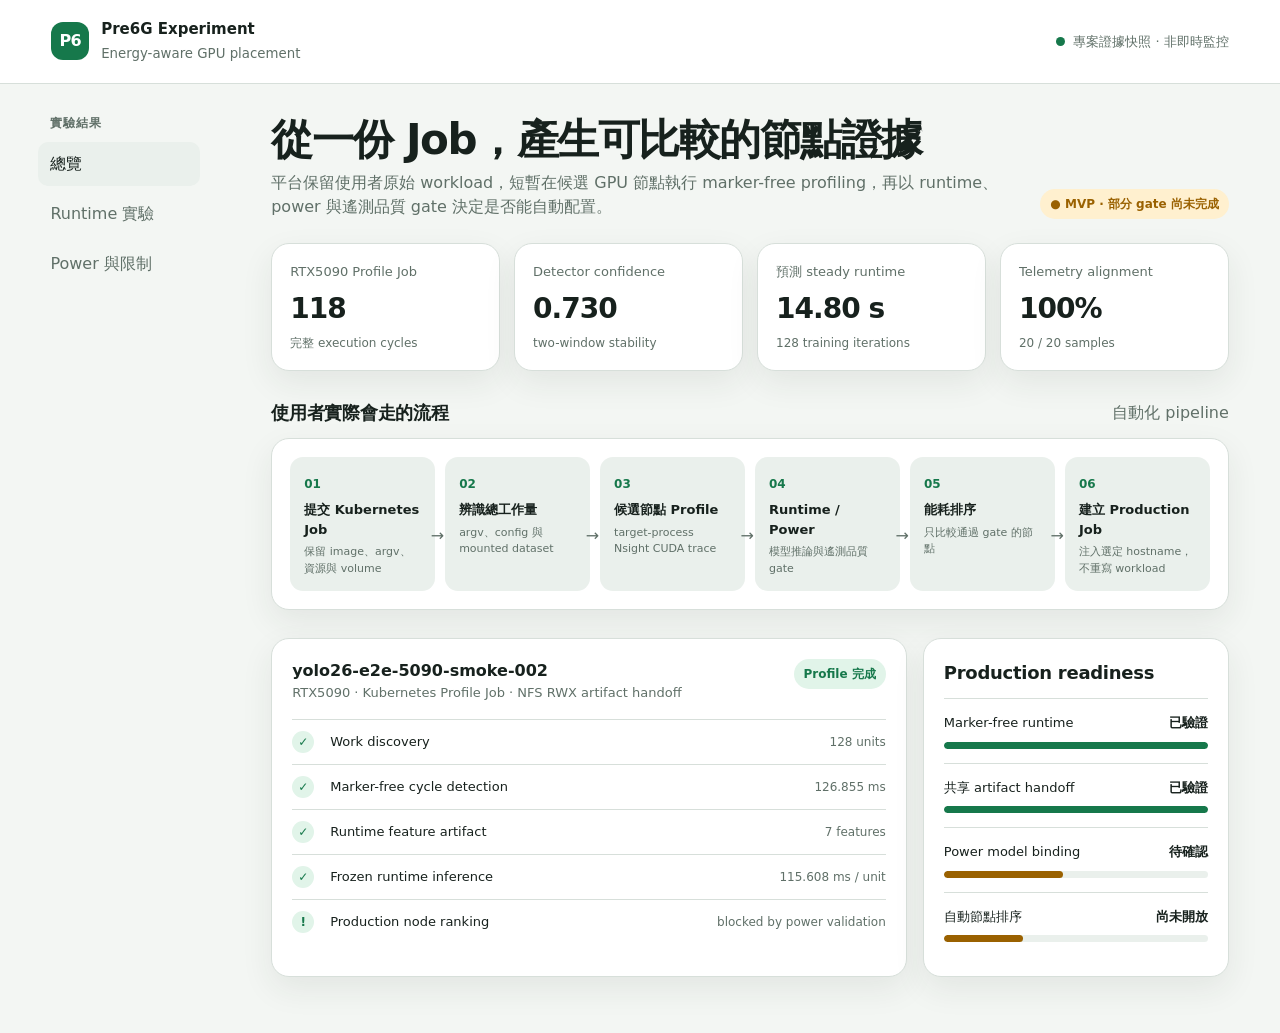
==== dashboard/index.html @ e437ef0b "feat: add experiment pipeline runner and static results dashboard" ====
<!doctype html>
<html lang="zh-Hant">
<head>
  <meta charset="utf-8">
  <meta name="viewport" content="width=device-width, initial-scale=1">
  <title>Pre6G 實驗控制台</title>
  <style>
    :root {
      color-scheme: light dark;
      --ink: light-dark(#17211d, #eef6f2);
      --muted: light-dark(#607068, #9fb0a8);
      --page: light-dark(#f3f6f3, #111714);
      --surface: light-dark(#ffffff, #19211d);
      --surface-2: light-dark(#eaf0ec, #222d27);
      --line: light-dark(#d7dfda, #33423a);
      --green: light-dark(#16784b, #5fd29a);
      --green-soft: light-dark(#e1f4e9, #183d2b);
      --amber: light-dark(#9a6100, #f4be55);
      --amber-soft: light-dark(#fff0cf, #493718);
      --red: light-dark(#b23b3b, #ff8d8d);
      --blue: light-dark(#315fa8, #8eb8ff);
      --shadow: 0 12px 32px light-dark(rgba(33, 51, 42, .08), rgba(0, 0, 0, .20));
      --radius: 18px;
    }
    * { box-sizing: border-box; }
    body {
      margin: 0;
      background: var(--page);
      color: var(--ink);
      font-family: Inter, "Noto Sans TC", "Microsoft JhengHei", system-ui, sans-serif;
      line-height: 1.5;
    }
    button { font: inherit; }
    .app { min-height: 100vh; }
    .topbar {
      display: flex;
      align-items: center;
      justify-content: space-between;
      gap: 24px;
      padding: 18px clamp(20px, 4vw, 56px);
      background: var(--surface);
      border-bottom: 1px solid var(--line);
    }
    .brand { display: flex; align-items: center; gap: 12px; }
    .brand-mark {
      display: grid;
      place-items: center;
      width: 38px;
      height: 38px;
      border-radius: 12px;
      color: light-dark(#fff, #10231a);
      background: var(--green);
      font-weight: 800;
      letter-spacing: -.04em;
    }
    .brand strong { display: block; font-size: 15px; }
    .brand small, .muted { color: var(--muted); }
    .snapshot {
      display: flex;
      align-items: center;
      gap: 8px;
      color: var(--muted);
      font-size: 13px;
    }
    .pulse { width: 9px; height: 9px; border-radius: 50%; background: var(--green); }
    .shell {
      display: grid;
      grid-template-columns: 220px minmax(0, 1fr);
      gap: 0;
      max-width: 1500px;
      margin: 0 auto;
    }
    aside { padding: 30px 20px 30px clamp(20px, 3vw, 40px); }
    .nav-label {
      margin: 0 12px 10px;
      color: var(--muted);
      font-size: 12px;
      font-weight: 700;
      letter-spacing: .08em;
      text-transform: uppercase;
    }
    .nav { display: grid; gap: 6px; }
    .nav button {
      width: 100%;
      border: 0;
      border-radius: 10px;
      background: transparent;
      color: var(--muted);
      padding: 10px 12px;
      text-align: left;
    }
    .nav button:hover, .nav button[aria-selected="true"] {
      background: var(--surface-2);
      color: var(--ink);
    }
    main { min-width: 0; padding: 32px clamp(20px, 4vw, 56px) 56px; }
    .hero { display: flex; justify-content: space-between; gap: 24px; align-items: end; margin-bottom: 24px; }
    h1 { margin: 0 0 8px; font-size: clamp(28px, 4vw, 42px); line-height: 1.12; letter-spacing: -.035em; }
    .hero p { margin: 0; color: var(--muted); max-width: 750px; }
    .badge {
      display: inline-flex;
      align-items: center;
      gap: 7px;
      padding: 6px 10px;
      border-radius: 999px;
      font-size: 12px;
      font-weight: 700;
      white-space: nowrap;
    }
    .ok { color: var(--green); background: var(--green-soft); }
    .warn { color: var(--amber); background: var(--amber-soft); }
    .metric-grid { display: grid; grid-template-columns: repeat(4, minmax(0, 1fr)); gap: 14px; margin: 24px 0; }
    .card { background: var(--surface); border: 1px solid var(--line); border-radius: var(--radius); box-shadow: var(--shadow); }
    .metric { padding: 18px; }
    .metric .label { color: var(--muted); font-size: 13px; }
    .metric .value { margin-top: 7px; font-size: 28px; font-weight: 750; letter-spacing: -.035em; }
    .metric .detail { margin-top: 4px; color: var(--muted); font-size: 12px; }
    .section { margin-top: 28px; }
    .section-head { display: flex; align-items: center; justify-content: space-between; gap: 18px; margin-bottom: 12px; }
    h2 { margin: 0; font-size: 18px; letter-spacing: -.015em; }
    .flow { display: grid; grid-template-columns: repeat(6, minmax(110px, 1fr)); gap: 10px; padding: 18px; overflow-x: auto; }
    .flow-step { position: relative; min-width: 110px; padding: 14px; border-radius: 13px; background: var(--surface-2); }
    .flow-step:not(:last-child)::after { content: "→"; position: absolute; right: -9px; top: 50%; color: var(--muted); z-index: 1; }
    .step-no { color: var(--green); font-size: 12px; font-weight: 800; }
    .flow-step strong { display: block; margin-top: 5px; font-size: 13px; }
    .flow-step small { display: block; margin-top: 5px; color: var(--muted); font-size: 11px; }
    .two-col { display: grid; grid-template-columns: minmax(0, 1.35fr) minmax(280px, .65fr); gap: 16px; }
    .panel { padding: 20px; }
    .run-header { display: flex; justify-content: space-between; gap: 16px; align-items: start; }
    .run-title { font-weight: 750; }
    .run-subtitle { color: var(--muted); font-size: 13px; }
    .stage-list { display: grid; gap: 0; margin-top: 16px; }
    .stage-row { display: grid; grid-template-columns: 28px minmax(0, 1fr) auto; align-items: center; gap: 10px; padding: 11px 0; border-top: 1px solid var(--line); }
    .stage-state { display: grid; place-items: center; width: 22px; height: 22px; border-radius: 50%; background: var(--green-soft); color: var(--green); font-size: 12px; font-weight: 800; }
    .stage-name { font-size: 13px; }
    .stage-meta { color: var(--muted); font-size: 12px; }
    .gate { padding: 14px 0; border-top: 1px solid var(--line); }
    .gate:first-of-type { margin-top: 12px; }
    .gate-line { display: flex; justify-content: space-between; gap: 12px; font-size: 13px; }
    .track { height: 7px; margin-top: 9px; overflow: hidden; border-radius: 99px; background: var(--surface-2); }
    .fill { height: 100%; border-radius: inherit; background: var(--green); }
    .fill.amber { background: var(--amber); }
    .evidence-grid { display: grid; grid-template-columns: repeat(3, minmax(0, 1fr)); gap: 14px; }
    .evidence { padding: 18px; }
    .evidence-top { display: flex; justify-content: space-between; gap: 12px; align-items: start; }
    .evidence h3 { margin: 0; font-size: 15px; }
    .big-number { margin: 20px 0 2px; font-size: 32px; font-weight: 800; letter-spacing: -.04em; }
    .unit { color: var(--muted); font-size: 12px; }
    .compare { margin-top: 15px; padding-top: 14px; border-top: 1px solid var(--line); font-size: 12px; color: var(--muted); }
    .finding { display: flex; gap: 12px; padding: 14px 0; border-top: 1px solid var(--line); }
    .finding:first-of-type { margin-top: 10px; }
    .finding-mark { flex: 0 0 10px; width: 10px; height: 10px; margin-top: 5px; border-radius: 50%; background: var(--green); }
    .finding-mark.pending { background: var(--amber); }
    .finding strong { display: block; font-size: 13px; }
    .finding p { margin: 3px 0 0; color: var(--muted); font-size: 12px; }
    [data-view] { display: none; }
    [data-view].active { display: block; }
    .table-wrap { overflow-x: auto; }
    table { width: 100%; border-collapse: collapse; font-size: 13px; }
    th, td { padding: 13px 10px; border-bottom: 1px solid var(--line); text-align: left; }
    th { color: var(--muted); font-size: 12px; }
    td.num, th.num { text-align: right; font-variant-numeric: tabular-nums; }
    @media (max-width: 1000px) {
      .shell { grid-template-columns: 1fr; }
      aside { padding: 16px 20px 0; }
      .nav-label { display: none; }
      .nav { display: flex; overflow-x: auto; }
      .nav button { width: auto; white-space: nowrap; }
      .metric-grid { grid-template-columns: repeat(2, 1fr); }
      .two-col { grid-template-columns: 1fr; }
    }
    @media (max-width: 680px) {
      .snapshot { display: none; }
      .hero { display: block; }
      .hero .badge { margin-top: 14px; }
      .metric-grid, .evidence-grid { grid-template-columns: 1fr; }
      .flow { grid-template-columns: repeat(6, 150px); }
      main { padding-top: 24px; }
    }
  </style>
</head>
<body>
  <div class="app">
    <header class="topbar">
      <div class="brand">
        <div class="brand-mark">P6</div>
        <div><strong>Pre6G Experiment</strong><small>Energy-aware GPU placement</small></div>
      </div>
      <div class="snapshot"><span class="pulse"></span>專案證據快照 · 非即時監控</div>
    </header>

    <div class="shell">
      <aside>
        <p class="nav-label">實驗結果</p>
        <nav class="nav" aria-label="結果頁面">
          <button type="button" aria-selected="true" data-target="overview">總覽</button>
          <button type="button" aria-selected="false" data-target="runtime">Runtime 實驗</button>
          <button type="button" aria-selected="false" data-target="power">Power 與限制</button>
        </nav>
      </aside>

      <main>
        <section data-view="overview" class="active">
          <div class="hero">
            <div>
              <h1>從一份 Job，產生可比較的節點證據</h1>
              <p>平台保留使用者原始 workload，短暫在候選 GPU 節點執行 marker-free profiling，再以 runtime、power 與遙測品質 gate 決定是否能自動配置。</p>
            </div>
            <span class="badge warn">● MVP · 部分 gate 尚未完成</span>
          </div>

          <div class="metric-grid">
            <article class="card metric"><div class="label">RTX5090 Profile Job</div><div class="value">118</div><div class="detail">完整 execution cycles</div></article>
            <article class="card metric"><div class="label">Detector confidence</div><div class="value">0.730</div><div class="detail">two-window stability</div></article>
            <article class="card metric"><div class="label">預測 steady runtime</div><div class="value">14.80 s</div><div class="detail">128 training iterations</div></article>
            <article class="card metric"><div class="label">Telemetry alignment</div><div class="value">100%</div><div class="detail">20 / 20 samples</div></article>
          </div>

          <section class="section">
            <div class="section-head"><h2>使用者實際會走的流程</h2><span class="muted">自動化 pipeline</span></div>
            <div class="card flow" aria-label="Pre6G 六階段流程">
              <div class="flow-step"><span class="step-no">01</span><strong>提交 Kubernetes Job</strong><small>保留 image、argv、資源與 volume</small></div>
              <div class="flow-step"><span class="step-no">02</span><strong>辨識總工作量</strong><small>argv、config 與 mounted dataset</small></div>
              <div class="flow-step"><span class="step-no">03</span><strong>候選節點 Profile</strong><small>target-process Nsight CUDA trace</small></div>
              <div class="flow-step"><span class="step-no">04</span><strong>Runtime / Power</strong><small>模型推論與遙測品質 gate</small></div>
              <div class="flow-step"><span class="step-no">05</span><strong>能耗排序</strong><small>只比較通過 gate 的節點</small></div>
              <div class="flow-step"><span class="step-no">06</span><strong>建立 Production Job</strong><small>注入選定 hostname，不重寫 workload</small></div>
            </div>
          </section>

          <section class="section two-col">
            <article class="card panel">
              <div class="run-header"><div><div class="run-title">yolo26-e2e-5090-smoke-002</div><div class="run-subtitle">RTX5090 · Kubernetes Profile Job · NFS RWX artifact handoff</div></div><span class="badge ok">Profile 完成</span></div>
              <div class="stage-list">
                <div class="stage-row"><span class="stage-state">✓</span><span class="stage-name">Work discovery</span><span class="stage-meta">128 units</span></div>
                <div class="stage-row"><span class="stage-state">✓</span><span class="stage-name">Marker-free cycle detection</span><span class="stage-meta">126.855 ms</span></div>
                <div class="stage-row"><span class="stage-state">✓</span><span class="stage-name">Runtime feature artifact</span><span class="stage-meta">7 features</span></div>
                <div class="stage-row"><span class="stage-state">✓</span><span class="stage-name">Frozen runtime inference</span><span class="stage-meta">115.608 ms / unit</span></div>
                <div class="stage-row"><span class="stage-state">!</span><span class="stage-name">Production node ranking</span><span class="stage-meta">blocked by power validation</span></div>
              </div>
            </article>

            <article class="card panel">
              <h2>Production readiness</h2>
              <div class="gate"><div class="gate-line"><span>Marker-free runtime</span><strong>已驗證</strong></div><div class="track"><div class="fill" style="width:100%"></div></div></div>
              <div class="gate"><div class="gate-line"><span>共享 artifact handoff</span><strong>已驗證</strong></div><div class="track"><div class="fill" style="width:100%"></div></div></div>
              <div class="gate"><div class="gate-line"><span>Power model binding</span><strong>待確認</strong></div><div class="track"><div class="fill amber" style="width:45%"></div></div></div>
              <div class="gate"><div class="gate-line"><span>自動節點排序</span><strong>尚未開放</strong></div><div class="track"><div class="fill amber" style="width:30%"></div></div></div>
            </article>
          </section>
        </section>

        <section data-view="runtime">
          <div class="hero"><div><h1>Runtime 實驗證據</h1><p>Detector 與 predictor 是兩個不同階段：前者找 recurring execution cycle，後者估計未 profiling 時的 steady-state runtime。</p></div><span class="badge ok">Trace path 可重現</span></div>
          <div class="evidence-grid">
            <article class="card evidence"><div class="evidence-top"><h3>Clean RTX5090 detector</h3><span class="badge ok">24 / 24</span></div><div class="big-number">0.33%</div><div class="unit">prefix mean APE</div><div class="compare">Mean emission horizon 9.38 s · max APE 1.15%</div></article>
            <article class="card evidence"><div class="evidence-top"><h3>High-load RTX5090 detector</h3><span class="badge ok">24 / 24</span></div><div class="big-number">1.47%</div><div class="unit">prefix mean APE</div><div class="compare">Mean emission horizon 13.54 s · P90 APE 3.72%</div></article>
            <article class="card evidence"><div class="evidence-top"><h3>High-load runtime model</h3><span class="badge warn">reference</span></div><div class="big-number">7.42%</div><div class="unit">runtime MAPE</div><div class="compare">79.2% samples within 10% · max APE 17.50%</div></article>
          </div>
          <section class="section card panel">
            <div class="section-head"><h2>模型與測試完成度</h2><span class="muted">目前 repository evidence</span></div>
            <div class="table-wrap"><table><thead><tr><th>實驗</th><th>資料／條件</th><th class="num">結果</th><th>判讀</th></tr></thead><tbody>
              <tr><td>RTX4090 trace-only</td><td>24 clean historical workloads</td><td class="num">LOOW MAPE 4.62%</td><td><span class="badge warn">deployment smoke</span></td></tr>
              <tr><td>RTX5090 clean detector</td><td>24 workloads</td><td class="num">100% coverage</td><td><span class="badge ok">validated reference</span></td></tr>
              <tr><td>RTX5090 high-load detector</td><td>24 profiles</td><td class="num">P90 APE 3.72%</td><td><span class="badge ok">validated reference</span></td></tr>
              <tr><td>Clean → high-load transfer</td><td>strict transfer</td><td class="num">MAPE 68.70%</td><td><span class="badge warn">不可直接泛化</span></td></tr>
              <tr><td>K3s Profile Job E2E</td><td>RTX5090 C03 smoke</td><td class="num">115.608 ms</td><td><span class="badge ok">artifact handoff pass</span></td></tr>
            </tbody></table></div>
          </section>
        </section>

        <section data-view="power">
          <div class="hero"><div><h1>Power、Energy 與安全限制</h1><p>兩個 ONNX bundle 已能執行推論，但目前不能用來宣稱 production energy ranking，因為 target semantics、idle baseline 與實體綁定仍未完整驗證。</p></div><span class="badge warn">validation_required</span></div>
          <section class="two-col">
            <article class="card panel">
              <h2>目前已完成</h2>
              <div class="finding"><span class="finding-mark"></span><div><strong>兩個 node-specific ONNX bundle 已納入 registry</strong><p>Outlet1 對應 RTX4090，Outlet7 對應 RTX5090，包含 scaler、manifest 與 smoke input。</p></div></div>
              <div class="finding"><span class="finding-mark"></span><div><strong>Netdata 與 DCGM 可依 timestamp 對齊</strong><p>品質 gate：coverage ≥ 90%、最大差值 ≤ 750 ms、source gap ≤ 2 s。</p></div></div>
              <div class="finding"><span class="finding-mark"></span><div><strong>可輸出逐筆 predicted power series</strong><p>推論 adapter 支援缺欄位與 OOD fail-closed，不會靜默補零。</p></div></div>
            </article>
            <article class="card panel">
              <h2>阻擋自動排程的項目</h2>
              <div class="finding"><span class="finding-mark pending"></span><div><strong>確認 PDU outlet target semantics</strong><p>必須證實能跨節點比較為 node-total wall power。</p></div></div>
              <div class="finding"><span class="finding-mark pending"></span><div><strong>補齊 physical GPU UUID 與 node binding</strong><p>避免模型套用到錯誤實體設備。</p></div></div>
              <div class="finding"><span class="finding-mark pending"></span><div><strong>量測 idle power 與 held-out accuracy</strong><p>ranking 使用 incremental power，需要可靠 idle baseline。</p></div></div>
              <div class="finding"><span class="finding-mark pending"></span><div><strong>補 RTX4090 high-load paired dataset</strong><p>現有 RTX4090 模型只涵蓋 clean historical traces。</p></div></div>
            </article>
          </section>
        </section>
      </main>
    </div>
  </div>
  <script>
    const buttons = [...document.querySelectorAll('[data-target]')];
    const views = [...document.querySelectorAll('[data-view]')];
    buttons.forEach((button) => {
      button.addEventListener('click', () => {
        buttons.forEach((item) => item.setAttribute('aria-selected', String(item === button)));
        views.forEach((view) => view.classList.toggle('active', view.dataset.view === button.dataset.target));
      });
    });
  </script>
</body>
</html>
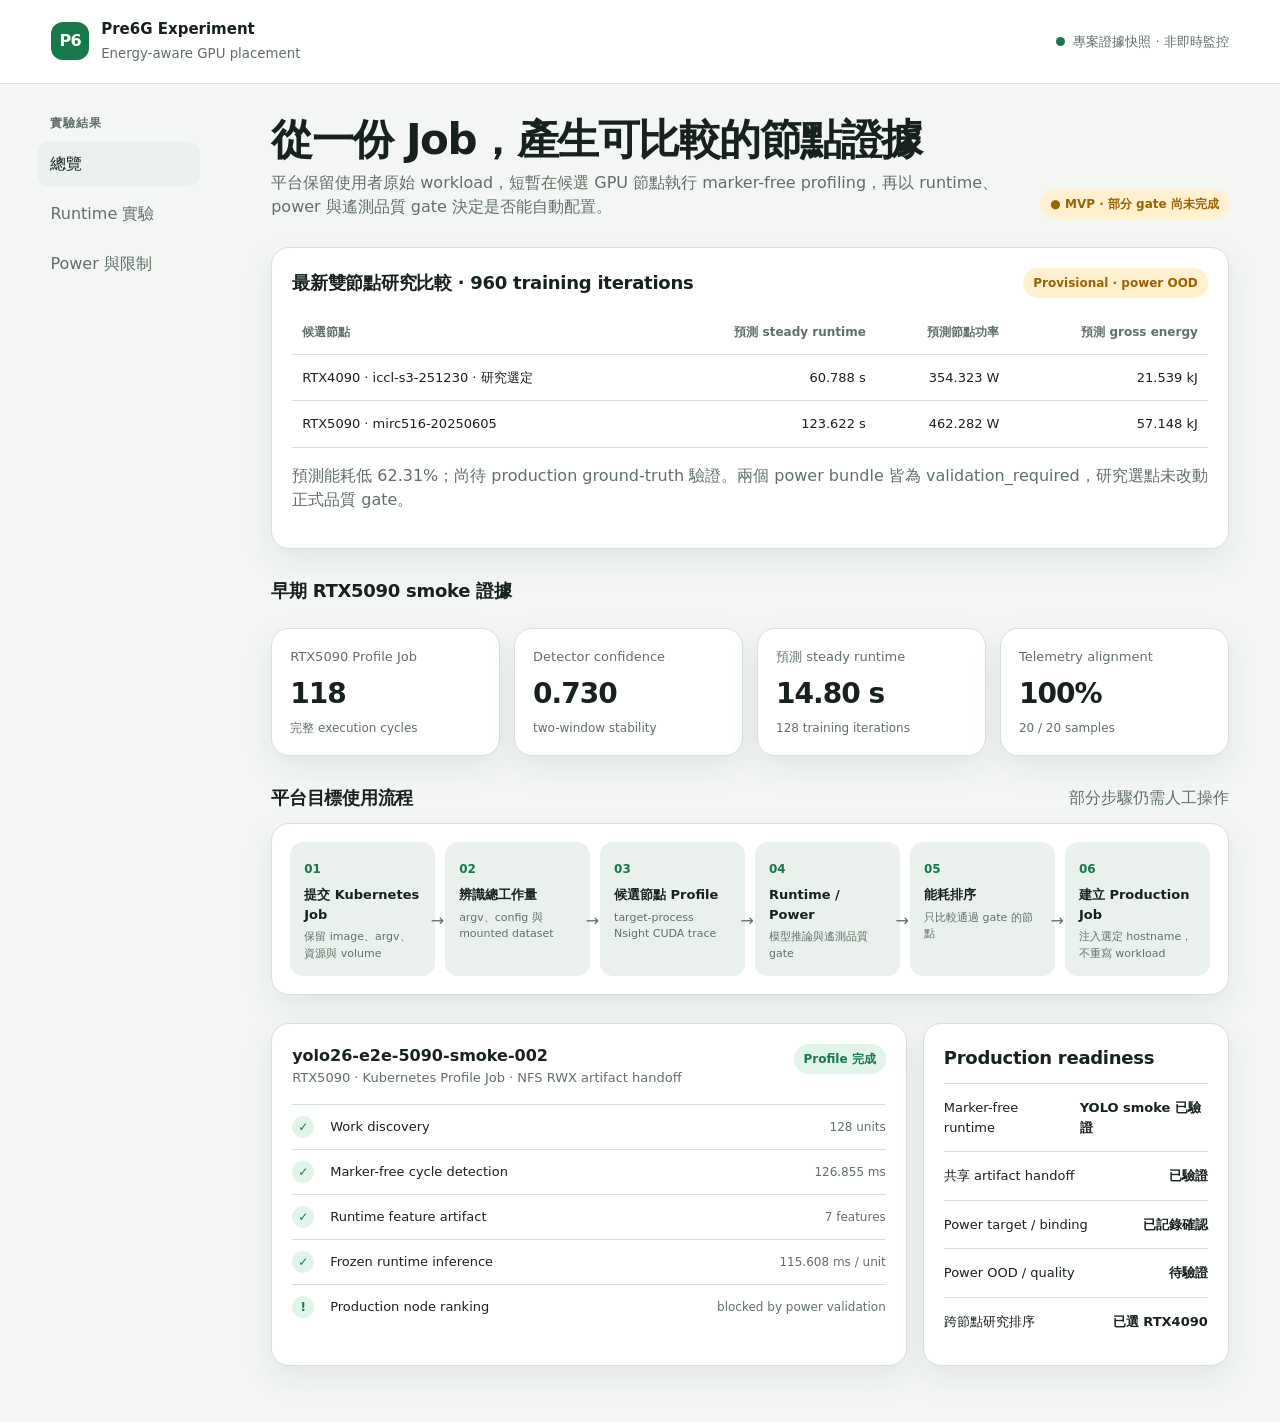
==== commit 5358be4b: "docs: explain runner usage and refresh dashboard research evidence" ====
--- a/dashboard/index.html
+++ b/dashboard/index.html
@@ -209,6 +209,15 @@
             <span class="badge warn">● MVP · 部分 gate 尚未完成</span>
           </div>
 
+          <section class="section card panel">
+            <div class="section-head"><h2>最新雙節點研究比較 · 960 training iterations</h2><span class="badge warn">Provisional · power OOD</span></div>
+            <div class="table-wrap"><table><thead><tr><th>候選節點</th><th class="num">預測 steady runtime</th><th class="num">預測節點功率</th><th class="num">預測 gross energy</th></tr></thead><tbody>
+              <tr><td>RTX4090 · iccl-s3-251230 · 研究選定</td><td class="num">60.788 s</td><td class="num">354.323 W</td><td class="num">21.539 kJ</td></tr>
+              <tr><td>RTX5090 · mirc516-20250605</td><td class="num">123.622 s</td><td class="num">462.282 W</td><td class="num">57.148 kJ</td></tr>
+            </tbody></table></div>
+            <p class="muted">預測能耗低 62.31%；尚待 production ground-truth 驗證。兩個 power bundle 皆為 validation_required，研究選點未改動正式品質 gate。</p>
+          </section>
+          <section class="section"><h2>早期 RTX5090 smoke 證據</h2></section>
           <div class="metric-grid">
             <article class="card metric"><div class="label">RTX5090 Profile Job</div><div class="value">118</div><div class="detail">完整 execution cycles</div></article>
             <article class="card metric"><div class="label">Detector confidence</div><div class="value">0.730</div><div class="detail">two-window stability</div></article>
@@ -217,7 +226,7 @@
           </div>
 
           <section class="section">
-            <div class="section-head"><h2>使用者實際會走的流程</h2><span class="muted">自動化 pipeline</span></div>
+            <div class="section-head"><h2>平台目標使用流程</h2><span class="muted">部分步驟仍需人工操作</span></div>
             <div class="card flow" aria-label="Pre6G 六階段流程">
               <div class="flow-step"><span class="step-no">01</span><strong>提交 Kubernetes Job</strong><small>保留 image、argv、資源與 volume</small></div>
               <div class="flow-step"><span class="step-no">02</span><strong>辨識總工作量</strong><small>argv、config 與 mounted dataset</small></div>
@@ -242,10 +251,11 @@
 
             <article class="card panel">
               <h2>Production readiness</h2>
-              <div class="gate"><div class="gate-line"><span>Marker-free runtime</span><strong>已驗證</strong></div><div class="track"><div class="fill" style="width:100%"></div></div></div>
-              <div class="gate"><div class="gate-line"><span>共享 artifact handoff</span><strong>已驗證</strong></div><div class="track"><div class="fill" style="width:100%"></div></div></div>
-              <div class="gate"><div class="gate-line"><span>Power model binding</span><strong>待確認</strong></div><div class="track"><div class="fill amber" style="width:45%"></div></div></div>
-              <div class="gate"><div class="gate-line"><span>自動節點排序</span><strong>尚未開放</strong></div><div class="track"><div class="fill amber" style="width:30%"></div></div></div>
+              <div class="gate"><div class="gate-line"><span>Marker-free runtime</span><strong>YOLO smoke 已驗證</strong></div></div>
+              <div class="gate"><div class="gate-line"><span>共享 artifact handoff</span><strong>已驗證</strong></div></div>
+              <div class="gate"><div class="gate-line"><span>Power target / binding</span><strong>已記錄確認</strong></div></div>
+              <div class="gate"><div class="gate-line"><span>Power OOD / quality</span><strong>待驗證</strong></div></div>
+              <div class="gate"><div class="gate-line"><span>跨節點研究排序</span><strong>已選 RTX4090</strong></div></div>
             </article>
           </section>
         </section>
@@ -270,19 +280,19 @@
         </section>
 
         <section data-view="power">
-          <div class="hero"><div><h1>Power、Energy 與安全限制</h1><p>兩個 ONNX bundle 已能執行推論，但目前不能用來宣稱 production energy ranking，因為 target semantics、idle baseline 與實體綁定仍未完整驗證。</p></div><span class="badge warn">validation_required</span></div>
+          <div class="hero"><div><h1>Power、Energy 與驗證範圍</h1><p>兩個 ONNX bundle 已完成推論與研究選點。外部電表的 node-total-power 語意及 node/GPU 綁定已記錄確認；正式測試仍有 OOD 與模型品質缺口。</p></div><span class="badge warn">validation_required</span></div>
           <section class="two-col">
             <article class="card panel">
               <h2>目前已完成</h2>
               <div class="finding"><span class="finding-mark"></span><div><strong>兩個 node-specific ONNX bundle 已納入 registry</strong><p>Outlet1 對應 RTX4090，Outlet7 對應 RTX5090，包含 scaler、manifest 與 smoke input。</p></div></div>
-              <div class="finding"><span class="finding-mark"></span><div><strong>Netdata 與 DCGM 可依 timestamp 對齊</strong><p>品質 gate：coverage ≥ 90%、最大差值 ≤ 750 ms、source gap ≤ 2 s。</p></div></div>
+              <div class="finding"><span class="finding-mark"></span><div><strong>Netdata 歷史資料與 DCGM 可依 timestamp 對齊</strong><p>Profile 結束後查詢 Netdata 歷史 window。品質 gate：coverage ≥ 90%、最大差值 ≤ 750 ms、source gap ≤ 2 s。</p></div></div>
               <div class="finding"><span class="finding-mark"></span><div><strong>可輸出逐筆 predicted power series</strong><p>推論 adapter 支援缺欄位與 OOD fail-closed，不會靜默補零。</p></div></div>
             </article>
             <article class="card panel">
               <h2>阻擋自動排程的項目</h2>
-              <div class="finding"><span class="finding-mark pending"></span><div><strong>確認 PDU outlet target semantics</strong><p>必須證實能跨節點比較為 node-total wall power。</p></div></div>
-              <div class="finding"><span class="finding-mark pending"></span><div><strong>補齊 physical GPU UUID 與 node binding</strong><p>避免模型套用到錯誤實體設備。</p></div></div>
-              <div class="finding"><span class="finding-mark pending"></span><div><strong>量測 idle power 與 held-out accuracy</strong><p>ranking 使用 incremental power，需要可靠 idle baseline。</p></div></div>
+              <div class="finding"><span class="finding-mark pending"></span><div><strong>驗證 power OOD 與 held-out accuracy</strong><p>RTX4090 GPU 記憶體與 RTX5090 GPU 功率有超出模型記錄範圍的樣本。</p></div></div>
+              <div class="finding"><span class="finding-mark pending"></span><div><strong>完成 Production Job 與 ground-truth 比較</strong><p>目前完成研究選點；21.539 / 57.148 kJ 為模型預測結果。</p></div></div>
+              <div class="finding"><span class="finding-mark pending"></span><div><strong>驗證 steady power 的代表性</strong><p>排序使用 gross node power × predicted steady runtime；不扣 idle power，也不使用 profiling-window energy 直接排序。</p></div></div>
               <div class="finding"><span class="finding-mark pending"></span><div><strong>補 RTX4090 high-load paired dataset</strong><p>現有 RTX4090 模型只涵蓋 clean historical traces。</p></div></div>
             </article>
           </section>
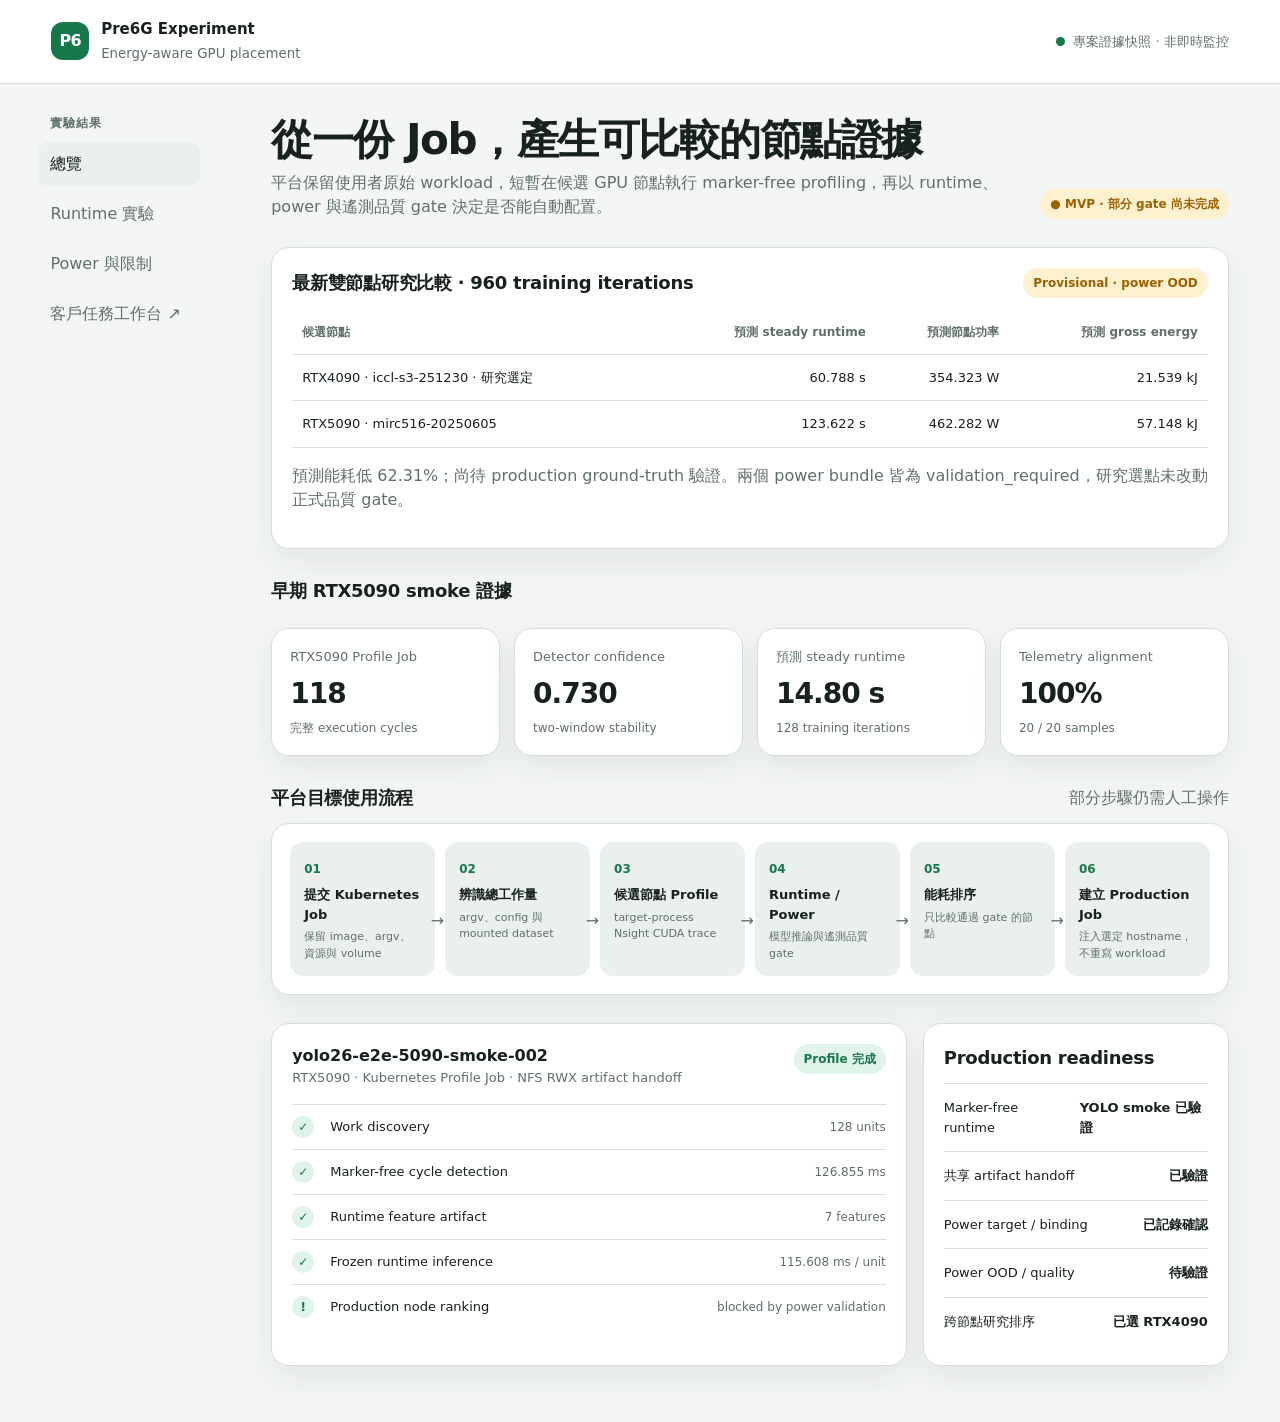
==== commit 8a49cf9c: "feat: publish customer workspace demo with GitHub Pages" ====
--- a/dashboard/index.html
+++ b/dashboard/index.html
@@ -80,7 +80,7 @@
       text-transform: uppercase;
     }
     .nav { display: grid; gap: 6px; }
-    .nav button {
+    .nav button, .nav a {
       width: 100%;
       border: 0;
       border-radius: 10px;
@@ -88,8 +88,10 @@
       color: var(--muted);
       padding: 10px 12px;
       text-align: left;
-    }
-    .nav button:hover, .nav button[aria-selected="true"] {
+      text-decoration: none;
+      font: inherit;
+    }
+    .nav button:hover, .nav a:hover, .nav button[aria-selected="true"] {
       background: var(--surface-2);
       color: var(--ink);
     }
@@ -165,7 +167,7 @@
       aside { padding: 16px 20px 0; }
       .nav-label { display: none; }
       .nav { display: flex; overflow-x: auto; }
-      .nav button { width: auto; white-space: nowrap; }
+      .nav button, .nav a { width: auto; white-space: nowrap; }
       .metric-grid { grid-template-columns: repeat(2, 1fr); }
       .two-col { grid-template-columns: 1fr; }
     }
@@ -196,6 +198,7 @@
           <button type="button" aria-selected="true" data-target="overview">總覽</button>
           <button type="button" aria-selected="false" data-target="runtime">Runtime 實驗</button>
           <button type="button" aria-selected="false" data-target="power">Power 與限制</button>
+          <a href="workspace.html">客戶任務工作台 ↗</a>
         </nav>
       </aside>
 
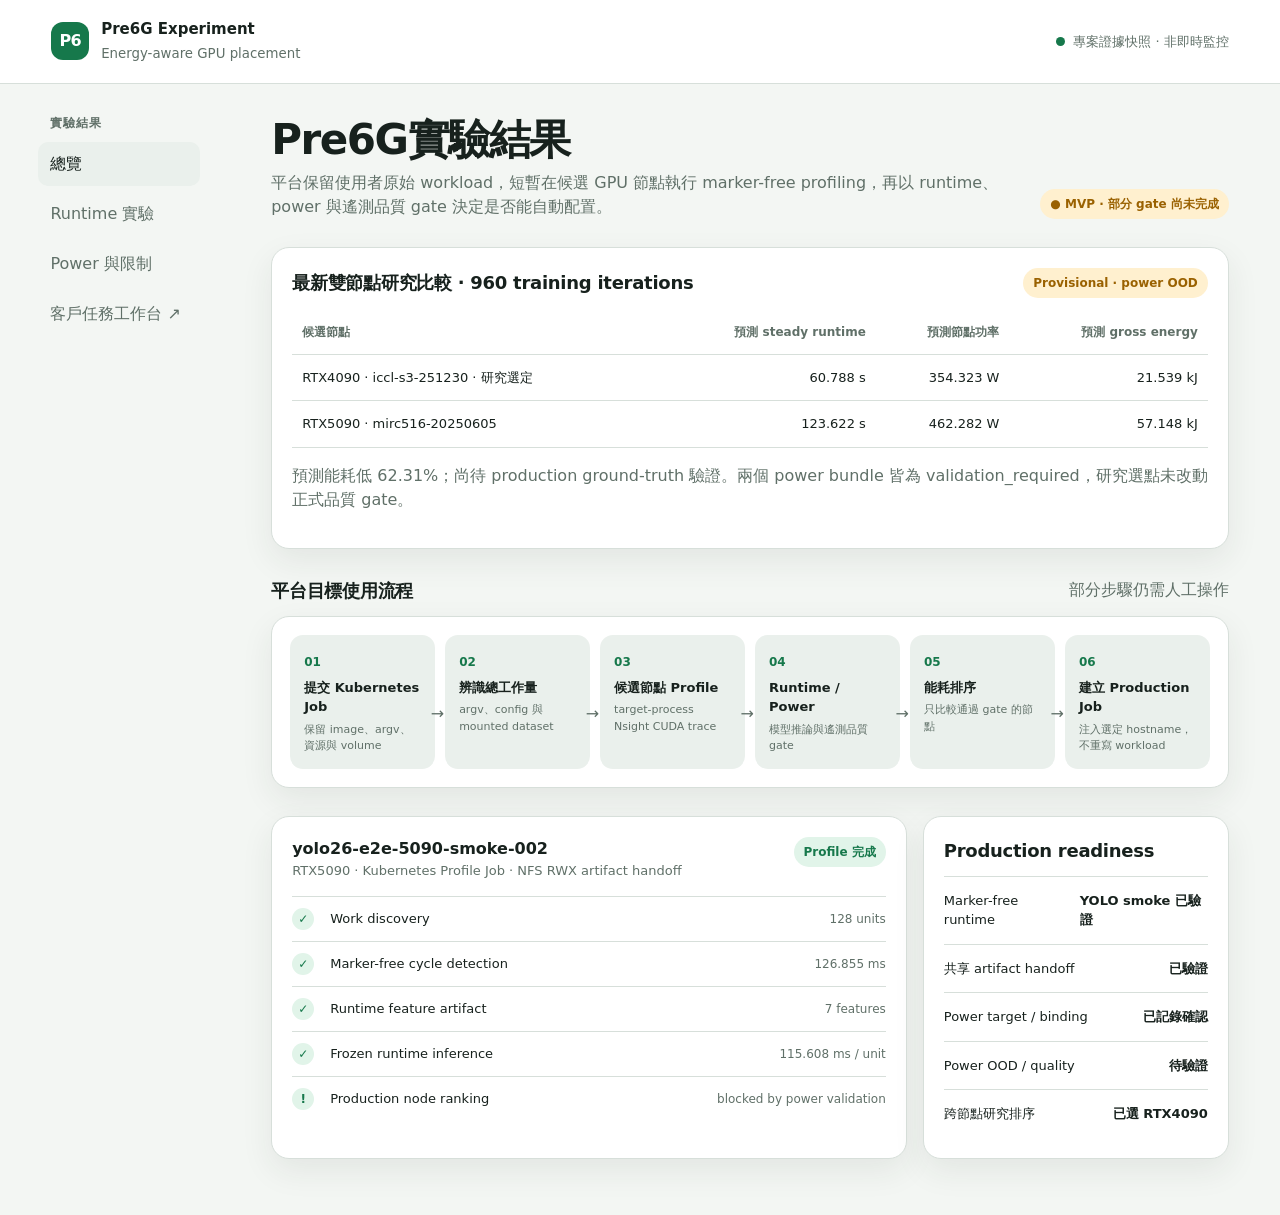
==== commit 1aa9c45c: "Update Pre6G experiment results dashboard" ====
--- a/dashboard/index.html
+++ b/dashboard/index.html
@@ -111,12 +111,7 @@
     }
     .ok { color: var(--green); background: var(--green-soft); }
     .warn { color: var(--amber); background: var(--amber-soft); }
-    .metric-grid { display: grid; grid-template-columns: repeat(4, minmax(0, 1fr)); gap: 14px; margin: 24px 0; }
     .card { background: var(--surface); border: 1px solid var(--line); border-radius: var(--radius); box-shadow: var(--shadow); }
-    .metric { padding: 18px; }
-    .metric .label { color: var(--muted); font-size: 13px; }
-    .metric .value { margin-top: 7px; font-size: 28px; font-weight: 750; letter-spacing: -.035em; }
-    .metric .detail { margin-top: 4px; color: var(--muted); font-size: 12px; }
     .section { margin-top: 28px; }
     .section-head { display: flex; align-items: center; justify-content: space-between; gap: 18px; margin-bottom: 12px; }
     h2 { margin: 0; font-size: 18px; letter-spacing: -.015em; }
@@ -168,14 +163,13 @@
       .nav-label { display: none; }
       .nav { display: flex; overflow-x: auto; }
       .nav button, .nav a { width: auto; white-space: nowrap; }
-      .metric-grid { grid-template-columns: repeat(2, 1fr); }
-      .two-col { grid-template-columns: 1fr; }
+        .two-col { grid-template-columns: 1fr; }
     }
     @media (max-width: 680px) {
       .snapshot { display: none; }
       .hero { display: block; }
       .hero .badge { margin-top: 14px; }
-      .metric-grid, .evidence-grid { grid-template-columns: 1fr; }
+      .evidence-grid { grid-template-columns: 1fr; }
       .flow { grid-template-columns: repeat(6, 150px); }
       main { padding-top: 24px; }
     }
@@ -206,7 +200,7 @@
         <section data-view="overview" class="active">
           <div class="hero">
             <div>
-              <h1>從一份 Job，產生可比較的節點證據</h1>
+              <h1>Pre6G實驗結果</h1>
               <p>平台保留使用者原始 workload，短暫在候選 GPU 節點執行 marker-free profiling，再以 runtime、power 與遙測品質 gate 決定是否能自動配置。</p>
             </div>
             <span class="badge warn">● MVP · 部分 gate 尚未完成</span>
@@ -220,14 +214,6 @@
             </tbody></table></div>
             <p class="muted">預測能耗低 62.31%；尚待 production ground-truth 驗證。兩個 power bundle 皆為 validation_required，研究選點未改動正式品質 gate。</p>
           </section>
-          <section class="section"><h2>早期 RTX5090 smoke 證據</h2></section>
-          <div class="metric-grid">
-            <article class="card metric"><div class="label">RTX5090 Profile Job</div><div class="value">118</div><div class="detail">完整 execution cycles</div></article>
-            <article class="card metric"><div class="label">Detector confidence</div><div class="value">0.730</div><div class="detail">two-window stability</div></article>
-            <article class="card metric"><div class="label">預測 steady runtime</div><div class="value">14.80 s</div><div class="detail">128 training iterations</div></article>
-            <article class="card metric"><div class="label">Telemetry alignment</div><div class="value">100%</div><div class="detail">20 / 20 samples</div></article>
-          </div>
-
           <section class="section">
             <div class="section-head"><h2>平台目標使用流程</h2><span class="muted">部分步驟仍需人工操作</span></div>
             <div class="card flow" aria-label="Pre6G 六階段流程">
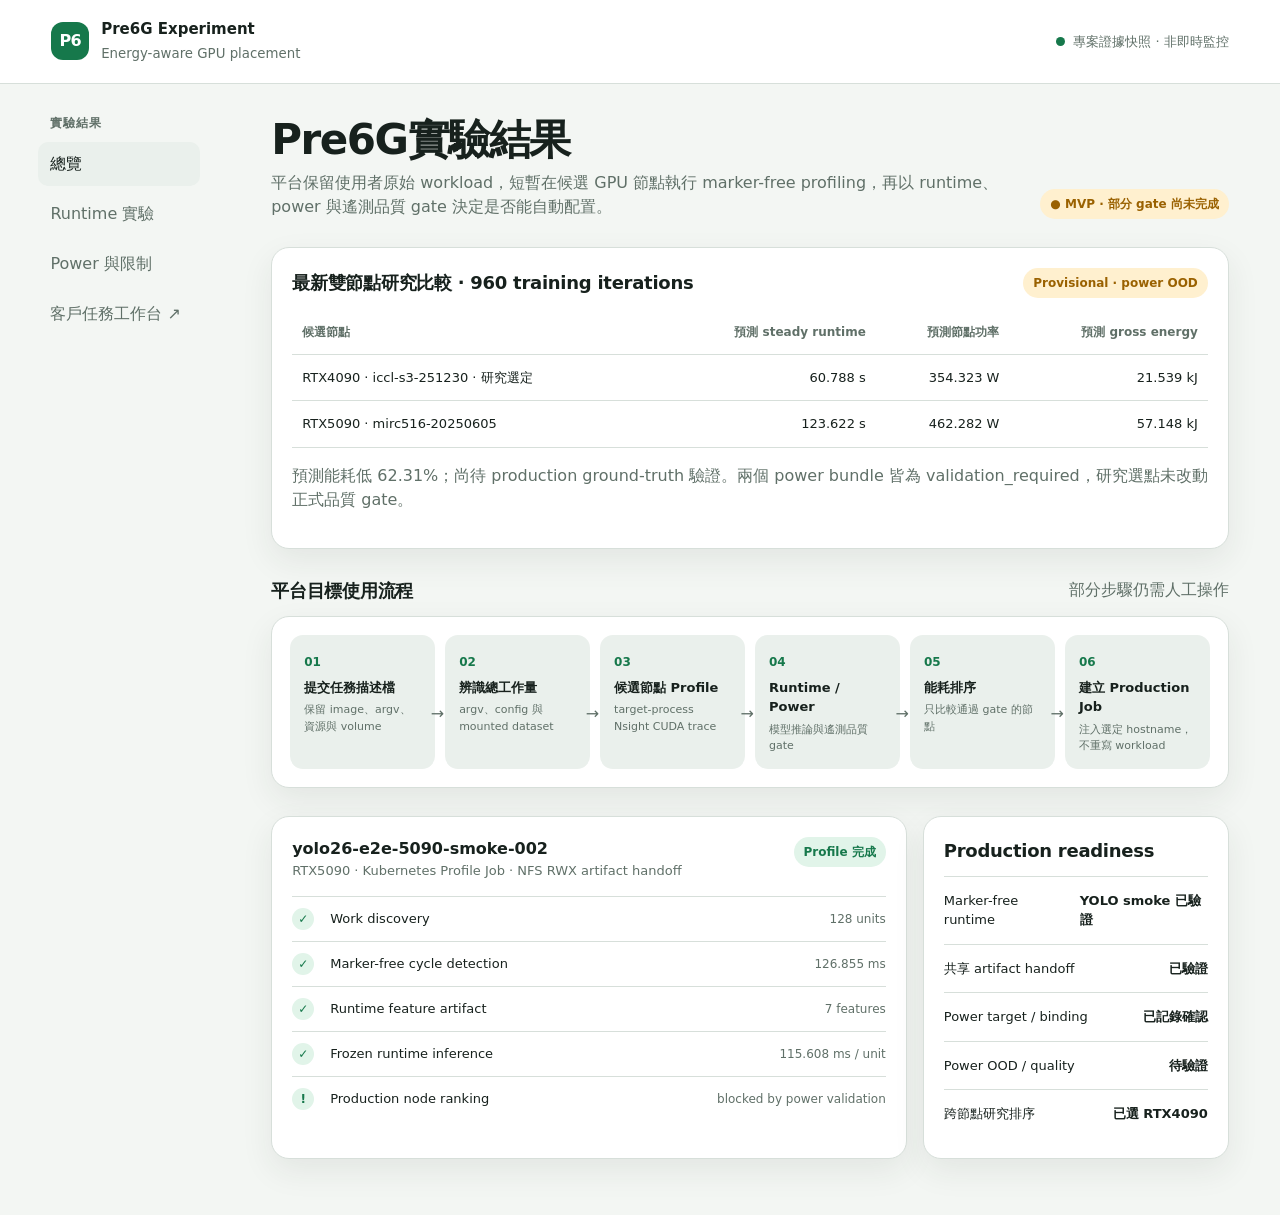
==== commit cc8d0abf: "Rename workflow intake to task description file" ====
--- a/dashboard/index.html
+++ b/dashboard/index.html
@@ -217,7 +217,7 @@
           <section class="section">
             <div class="section-head"><h2>平台目標使用流程</h2><span class="muted">部分步驟仍需人工操作</span></div>
             <div class="card flow" aria-label="Pre6G 六階段流程">
-              <div class="flow-step"><span class="step-no">01</span><strong>提交 Kubernetes Job</strong><small>保留 image、argv、資源與 volume</small></div>
+              <div class="flow-step"><span class="step-no">01</span><strong>提交任務描述檔</strong><small>保留 image、argv、資源與 volume</small></div>
               <div class="flow-step"><span class="step-no">02</span><strong>辨識總工作量</strong><small>argv、config 與 mounted dataset</small></div>
               <div class="flow-step"><span class="step-no">03</span><strong>候選節點 Profile</strong><small>target-process Nsight CUDA trace</small></div>
               <div class="flow-step"><span class="step-no">04</span><strong>Runtime / Power</strong><small>模型推論與遙測品質 gate</small></div>
